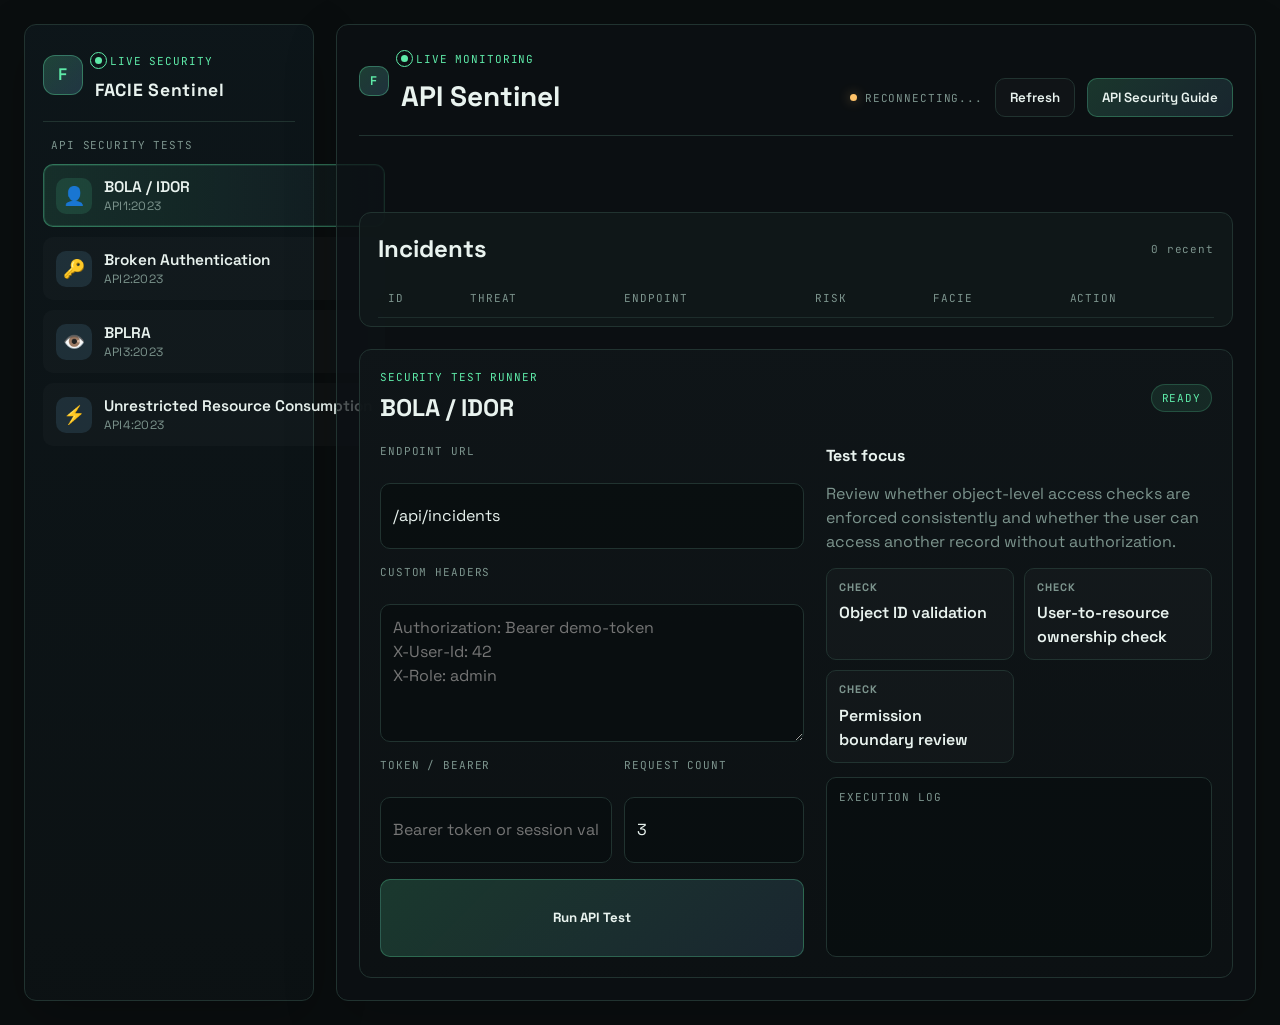
==== index.html @ 8d0e8769 "Add root dashboard fallback for Vercel alias" ====
<!doctype html>
<html lang="en">
<head>
  <meta charset="utf-8">
  <meta name="viewport" content="width=device-width, initial-scale=1">
  <meta http-equiv="refresh" content="0; url=/dashboard.html">
  <title>FACIE Sentinel</title>
</head>
<body>
  <p>Loading FACIE Sentinel dashboard...</p>
  <script>window.location.replace('/dashboard.html');</script>
</body>
</html>
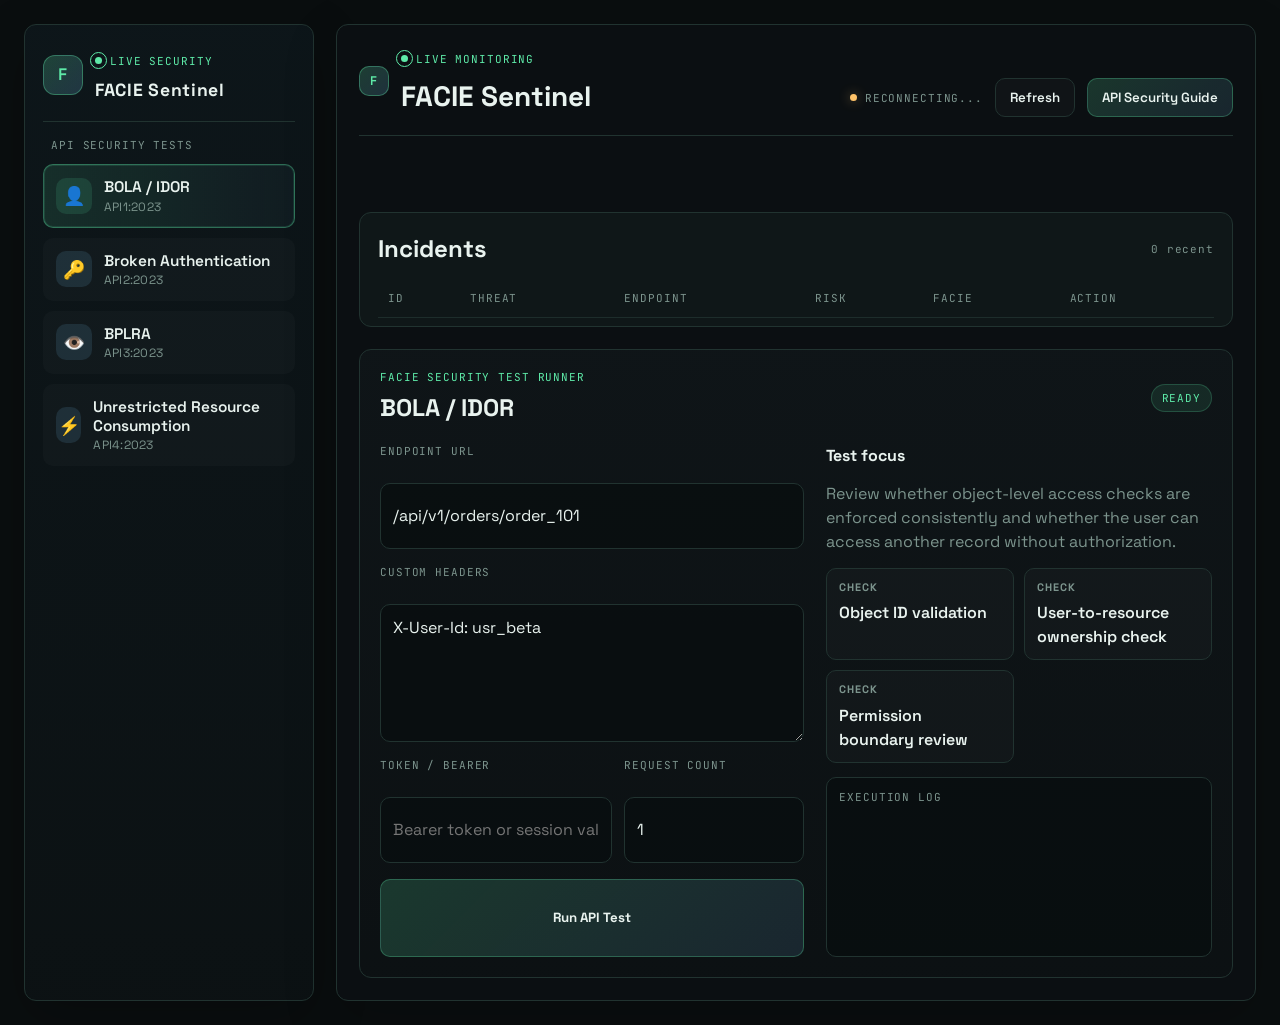
==== commit 184bebf1: "Merge dashboard into index and focus incidents" ====
--- a/index.html
+++ b/index.html
@@ -1,13 +1,210 @@
-<!doctype html>
+﻿<!doctype html>
 <html lang="en">
 <head>
   <meta charset="utf-8">
-  <meta name="viewport" content="width=device-width, initial-scale=1">
-  <meta http-equiv="refresh" content="0; url=/dashboard.html">
-  <title>FACIE Sentinel</title>
+  <meta name="viewport" content="width=device-width,initial-scale=1">
+  <title>FACIE Sentinel - Security Test Center</title>
+  <link rel="preconnect" href="https://fonts.googleapis.com">
+  <link rel="preconnect" href="https://fonts.gstatic.com" crossorigin>
+  <link href="https://fonts.googleapis.com/css2?family=Space+Grotesk:wght@400;500;600;700&family=JetBrains+Mono:wght@400;500;600;700&display=swap" rel="stylesheet">
+  <link rel="stylesheet" href="styles.css">
 </head>
 <body>
-  <p>Loading FACIE Sentinel dashboard...</p>
-  <script>window.location.replace('/dashboard.html');</script>
+  <div class="app-shell">
+    <aside class="sidebar" aria-label="API security test navigation">
+      <div class="sidebar-header">
+        <div class="brand-mark">F</div>
+        <div>
+          <div class="live-badge"><span class="pulse-dot"></span> LIVE SECURITY</div>
+          <h2>FACIE Sentinel</h2>
+        </div>
+      </div>
+      <div class="sidebar-section-label">API security tests</div>
+      <nav id="security-nav" class="security-nav" aria-label="Security tests"></nav>
+    </aside>
+
+    <main class="dashboard-panel">
+      <header class="dashboard-header">
+        <div class="brand-block">
+          <div class="brand-mark small">F</div>
+          <div>
+            <div class="live-badge"><span class="pulse-dot"></span> LIVE MONITORING</div>
+            <h1>FACIE Sentinel</h1>
+          </div>
+        </div>
+
+        <div class="header-actions">
+          <div class="conn-status" id="connStatus"><span class="conn-dot"></span><span id="connLabel">Connecting...</span></div>
+          <button class="header-button secondary" onclick="window.refreshDashboard(true)" type="button">Refresh</button>
+          <button class="header-button primary" id="api-guide-button" type="button">API Security Guide</button>
+        </div>
+      </header>
+
+      <div class="toast" id="toast" role="status" aria-live="polite"></div>
+
+      <section class="stats" id="stats"></section>
+
+      <section class="panel incidents-panel">
+        <div class="panel-head">
+          <h2>Incidents</h2>
+              <span class="panel-sub" id="incidentCount">0 recent</span>
+        </div>
+        <div class="table-wrap">
+          <table>
+            <thead>
+              <tr>
+                <th>ID</th>
+                <th>Threat</th>
+                <th>Endpoint</th>
+                <th>Risk</th>
+                <th>Facie</th>
+                <th>Action</th>
+              </tr>
+            </thead>
+            <tbody id="incidents"></tbody>
+          </table>
+          <div class="empty-state" id="emptyState" hidden>No incidents recorded yet. Sentinel is watching your traffic.</div>
+        </div>
+      </section>
+
+      <section class="detail" id="detail">
+        <div class="detail-inner">
+          <div class="gauge-wrap">
+            <svg width="120" height="120" viewBox="0 0 120 120" aria-hidden="true">
+              <circle cx="60" cy="60" r="50" fill="none" stroke="var(--border)" stroke-width="8"></circle>
+              <circle id="gaugeArc" cx="60" cy="60" r="50" fill="none" stroke="var(--amber)" stroke-width="8" stroke-linecap="round" stroke-dasharray="314.16" stroke-dashoffset="314.16" transform="rotate(-90 60 60)"></circle>
+            </svg>
+            <div class="gauge-num" id="detail-risk">-</div>
+            <div class="gauge-label">Risk score</div>
+          </div>
+
+          <div class="detail-copy">
+            <p class="detail-title" id="detail-title">Incident</p>
+            <p class="detail-meta" id="detail-endpoint"></p>
+
+            <div class="detail-grid">
+              <div>
+                <div class="field-label">Threat type</div>
+                <div class="field-value" id="detail-threat"></div>
+              </div>
+              <div>
+                <div class="field-label">Facie confidence</div>
+                <div class="field-value" id="detail-confidence"></div>
+              </div>
+              <div>
+                <div class="field-label">Current action</div>
+                <div class="field-value" id="detail-action"></div>
+              </div>
+            </div>
+
+            <p class="reasons-label">Why Sentinel flagged it</p>
+            <ul class="reasons" id="detail-reasons"></ul>
+
+            <p class="recommendation" id="detail-recommendation" hidden></p>
+
+            <div class="detail-actions">
+              <button class="primary" onclick="window.overrideIncident('ALLOW')" type="button">Allow request</button>
+              <button class="rate-limit" id="rate-limit-button" onclick="window.overrideIncident('RATE_LIMIT')" type="button">Rate limit request</button>
+              <button class="danger" onclick="window.overrideIncident('BLOCK')" type="button">Keep blocked</button>
+            </div>
+          </div>
+        </div>
+      </section>
+
+      <section class="api-panel" id="api-test-panel" aria-live="polite">
+        <div class="api-panel-header">
+          <div>
+            <p class="eyebrow">FACIE SECURITY TEST RUNNER</p>
+            <h3 id="active-test-title">BOLA / IDOR</h3>
+          </div>
+          <span class="status-pill" id="test-status">Ready</span>
+        </div>
+
+        <div class="api-panel-grid">
+          <div class="api-form">
+            <label>
+              <span>Endpoint URL</span>
+              <input id="test-endpoint" type="text" value="/api/incidents" placeholder="/api/incidents or https://api.example.com/v1/users/42">
+            </label>
+
+            <label>
+              <span>Custom headers</span>
+              <textarea id="test-headers" rows="4" placeholder="Authorization: Bearer demo-token&#10;X-User-Id: 42&#10;X-Role: admin"></textarea>
+            </label>
+
+            <div class="inline-fields">
+              <label>
+                <span>Token / Bearer</span>
+                <input id="test-token" type="text" placeholder="Bearer token or session value">
+              </label>
+
+              <label>
+                <span>Request count</span>
+                <input id="test-count" type="number" min="1" max="80" value="1">
+              </label>
+            </div>
+
+            <button class="primary full" id="run-test-button" type="button">Run API Test</button>
+          </div>
+
+          <div class="api-summary">
+            <h4>Test focus</h4>
+            <p id="test-description">Review whether object-level access checks are enforced consistently and whether the user can access another record without authorization.</p>
+
+            <div class="summary-list" id="test-summary-list"></div>
+
+            <div class="result-box">
+              <div class="result-heading">Execution log</div>
+              <div id="test-results" class="result-log"></div>
+            </div>
+          </div>
+        </div>
+      </section>
+    </main>
+  </div>
+
+  <div id="guide-modal" class="modal-backdrop hidden" aria-hidden="true">
+    <div class="modal" role="dialog" aria-modal="true" aria-labelledby="guide-modal-title">
+      <div class="modal-header">
+        <div>
+          <p class="eyebrow">API SECURITY GUIDE</p>
+          <h3 id="guide-modal-title">API test quick reference</h3>
+        </div>
+        <button class="close-button" id="close-guide-button" type="button" aria-label="Close guide">×</button>
+      </div>
+
+      <div class="guide-grid">
+        <article class="guide-card">
+          <div class="guide-icon">👤</div>
+          <h4>BOLA / IDOR</h4>
+          <p>Check whether a user can reach another user's object or resource using a predictable identifier without permission checks.</p>
+        </article>
+
+        <article class="guide-card">
+          <div class="guide-icon">🔑</div>
+          <h4>Broken Authentication</h4>
+          <p>Verify tokens, refresh flows, and session sharing are not trivial to bypass or replay across accounts.</p>
+        </article>
+
+        <article class="guide-card">
+          <div class="guide-icon">👁️</div>
+          <h4>BPLRA</h4>
+          <p>Look for over-fetching and object property leaks where extra data is exposed or hidden fields are readable beyond scope.</p>
+        </article>
+
+        <article class="guide-card">
+          <div class="guide-icon">⚡</div>
+          <h4>Unrestricted Resource Consumption</h4>
+          <p>Measure rate limiting, payload size abuse, and retry cycles that can exhaust memory, CPU, or downstream services.</p>
+        </article>
+      </div>
+
+      <div class="modal-footer">
+        <button class="primary" id="guide-cta" type="button">Close guide and select test</button>
+      </div>
+    </div>
+  </div>
+
+  <script src="app.js"></script>
 </body>
 </html>
--- a/styles.css
+++ b/styles.css
@@ -0,0 +1,703 @@
+﻿:root {
+  --ink:#0a0e0f;
+  --panel:#10171a;
+  --panel-2:#151f24;
+  --sidebar:#0e1619;
+  --border:#213330;
+  --soft:#182524;
+  --text:#e9f3ef;
+  --muted:#7c948d;
+  --dim:#4d615c;
+  --green:#5eeaa8;
+  --amber:#ffc369;
+  --red:#ff6f61;
+  --blue:#7ec8ff;
+  --shadow:rgba(8, 16, 18, 0.72);
+  --mono:'JetBrains Mono', monospace;
+  --sans:'Space Grotesk', sans-serif;
+  --radius:12px;
+}
+
+*{box-sizing:border-box}
+html,body{margin:0;padding:0;background:var(--ink);color:var(--text);font-family:var(--sans);line-height:1.5;min-height:100vh}
+body{padding:24px;overflow-x:hidden}
+
+.app-shell {
+  max-width: 1440px;
+  margin: 0 auto;
+  display: grid;
+  grid-template-columns: 290px minmax(0, 1fr);
+  gap: 22px;
+  position: relative;
+  z-index: 1;
+  min-width: 0;
+}
+
+.sidebar {
+  background: linear-gradient(180deg, rgba(13, 22, 26, 0.96), rgba(12, 18, 20, 0.92));
+  border: 1px solid var(--border);
+  border-radius: var(--radius);
+  padding: 22px 18px 18px;
+  box-shadow: 0 18px 54px rgba(0,0,0,.22);
+  min-height: calc(100vh - 48px);
+  min-width: 0;
+  overflow: hidden;
+}
+
+.sidebar-header {
+  display: flex;
+  align-items: center;
+  gap: 12px;
+  padding-bottom: 18px;
+  margin-bottom: 16px;
+  border-bottom: 1px solid var(--border);
+}
+
+.brand-mark {
+  width: 40px;
+  height: 40px;
+  display: grid;
+  place-items: center;
+  border-radius: 12px;
+  background: linear-gradient(135deg, rgba(94,234,168,.22), rgba(126,200,255,.18));
+  border: 1px solid rgba(94,234,168,.35);
+  color: var(--green);
+  font-weight: 700;
+  font-family: var(--mono);
+  letter-spacing: .06em;
+}
+
+.brand-mark.small { width: 30px; height: 30px; border-radius: 10px; font-size: 12px; }
+
+.live-badge {
+  display: inline-flex;
+  align-items: center;
+  gap: 8px;
+  color: var(--green);
+  font: 11px var(--mono);
+  letter-spacing: .08em;
+  text-transform: uppercase;
+}
+
+.pulse-dot {
+  width: 7px;
+  height: 7px;
+  border-radius: 50%;
+  background: var(--green);
+  position: relative;
+  display: inline-block;
+}
+
+.pulse-dot::after {
+  content: "";
+  position: absolute;
+  inset: -5px;
+  border: 1px solid var(--green);
+  border-radius: 50%;
+  animation: pulse 1.8s ease-out infinite;
+}
+
+@keyframes pulse { to { transform: scale(1.8); opacity: 0; } }
+
+.sidebar-header h2 {
+  margin: 6px 0 0;
+  font-size: 1.1rem;
+  letter-spacing: .04em;
+}
+
+.sidebar-section-label {
+  color: var(--muted);
+  font: 11px var(--mono);
+  letter-spacing: .08em;
+  text-transform: uppercase;
+  margin: 12px 8px 12px;
+}
+
+.security-nav {
+  display: grid;
+  gap: 10px;
+}
+
+.security-item {
+  width: 100%;
+  display: flex;
+  align-items: center;
+  gap: 12px;
+  border: 1px solid transparent;
+  background: rgba(255,255,255,.02);
+  color: var(--text);
+  padding: 12px 12px;
+  border-radius: 10px;
+  text-align: left;
+  cursor: pointer;
+  transition: transform .2s ease, border-color .2s ease, background .2s ease;
+  min-width: 0;
+  max-width: 100%;
+  overflow: hidden;
+}
+
+.security-item:hover { transform: translateX(2px); border-color: rgba(94,234,168,.2); }
+.security-item.active {
+  background: linear-gradient(90deg, rgba(94,234,168,.12), rgba(126,200,255,.04));
+  border-color: rgba(94,234,168,.38);
+  box-shadow: inset 0 0 0 1px rgba(94,234,168,.12);
+}
+
+.security-icon {
+  display: grid;
+  place-items: center;
+  width: 36px;
+  height: 36px;
+  border-radius: 10px;
+  background: rgba(126,200,255,.12);
+  color: var(--blue);
+  font-size: 18px;
+}
+
+.security-item.active .security-icon {
+  background: rgba(94,234,168,.12);
+  color: var(--green);
+}
+
+.security-copy {
+  min-width: 0;
+  max-width: 100%;
+  overflow: hidden;
+}
+
+.security-name {
+  display: block;
+  font-size: 0.96rem;
+  font-weight: 600;
+  white-space: normal;
+  overflow-wrap: anywhere;
+  line-height: 1.25;
+  overflow: hidden;
+  text-overflow: ellipsis;
+}
+
+.security-meta {
+  display: block;
+  margin-top: 2px;
+  color: var(--muted);
+  font-size: 0.75rem;
+  letter-spacing: .02em;
+}
+
+.dashboard-panel {
+  background: rgba(12, 17, 20, 0.7);
+  border: 1px solid var(--border);
+  border-radius: var(--radius);
+  padding: 20px 22px 22px;
+  box-shadow: 0 18px 54px rgba(0,0,0,.18);
+  min-width: 0;
+}
+
+.dashboard-header {
+  display: flex;
+  align-items: flex-end;
+  justify-content: space-between;
+  gap: 16px;
+  flex-wrap: wrap;
+  border-bottom: 1px solid var(--border);
+  padding-bottom: 18px;
+  margin-bottom: 20px;
+}
+
+.brand-block {
+  display: flex;
+  align-items: center;
+  gap: 12px;
+}
+
+.brand-block h1 { margin: 6px 0 0; font-size: 28px; }
+
+.header-actions {
+  display: flex;
+  align-items: center;
+  gap: 12px;
+  flex-wrap: wrap;
+}
+
+.conn-status {
+  display: inline-flex;
+  align-items: center;
+  gap: 8px;
+  color: var(--muted);
+  font: 11px var(--mono);
+  letter-spacing: .08em;
+  text-transform: uppercase;
+}
+
+.conn-dot {
+  width: 7px;
+  height: 7px;
+  border-radius: 50%;
+  display: inline-block;
+  background: var(--amber);
+  box-shadow: 0 0 12px rgba(255,195,105,.45);
+}
+
+#connStatus.connected .conn-dot { background: var(--green); box-shadow: 0 0 12px rgba(94,234,168,.5); }
+#connStatus.connected { color: var(--green); }
+
+.header-button {
+  border-radius: 10px;
+  border: 1px solid var(--border);
+  padding: 10px 14px;
+  cursor: pointer;
+  font-weight: 600;
+  transition: transform .18s ease, opacity .18s ease;
+}
+
+.header-button:hover { transform: translateY(-1px); }
+
+.header-button.secondary {
+  background: rgba(255,255,255,.02);
+  color: var(--text);
+}
+
+.header-button.primary, .primary {
+  background: linear-gradient(135deg, rgba(94,234,168,.18), rgba(126,200,255,.12));
+  color: var(--text);
+  border: 1px solid rgba(94,234,168,.28);
+}
+
+button { font-family: inherit; }
+
+.toast {
+  min-height: 20px;
+  opacity: 0;
+  transform: translateY(-8px);
+  transition: all .2s ease;
+  color: var(--green);
+  font: 12px var(--mono);
+  margin: 0 0 14px;
+}
+
+.toast.show { opacity: 1; transform: translateY(0); }
+
+.stats {
+  display: grid;
+  grid-template-columns: repeat(auto-fit, minmax(160px, 1fr));
+  gap: 14px;
+  margin-bottom: 22px;
+}
+
+.stat {
+  background: linear-gradient(180deg, rgba(20, 30, 35, 0.96), rgba(12, 19, 22, .8));
+  border: 1px solid var(--border);
+  border-radius: 10px;
+  padding: 16px 14px;
+}
+
+.stat-label { color: var(--muted); font-size: .72rem; text-transform: uppercase; letter-spacing: .08em; }
+.stat-value { margin-top: 10px; font-size: clamp(1.5rem, 2.4vw, 2rem); font-weight: 700; }
+.stat-value.green { color: var(--green); }
+.stat-value.red { color: var(--red); }
+.stat-sub { margin-top: 8px; color: var(--muted); font-size: .76rem; }
+
+.panel {
+  background: rgba(16, 24, 26, .92);
+  border: 1px solid var(--border);
+  border-radius: var(--radius);
+  padding: 18px 18px 8px;
+  margin-bottom: 22px;
+}
+
+.panel-head {
+  display: flex;
+  align-items: center;
+  justify-content: space-between;
+  gap: 12px;
+  margin-bottom: 12px;
+}
+
+.panel-head h2 { margin: 0; }
+.panel-sub { color: var(--muted); font: 11px var(--mono); letter-spacing: .08em; }
+
+.table-wrap { overflow: auto; }
+table { width: 100%; border-collapse: collapse; }
+th, td { text-align: left; padding: 12px 10px; border-bottom: 1px solid rgba(33,51,48,.8); }
+th { color: var(--muted); font: 11px var(--mono); text-transform: uppercase; letter-spacing: .08em; }
+tbody tr { cursor: pointer; }
+tbody tr:hover { background: rgba(255,255,255,.02); }
+tbody tr.selected { background: rgba(94,234,168,.06); box-shadow: inset 0 0 0 1px rgba(94,234,168,.22); }
+tbody tr.incident-focus { background: rgba(94,234,168,.15); box-shadow: inset 4px 0 0 var(--green), inset 0 0 0 1px rgba(94,234,168,.55); }
+tbody tr.incident-focus td { color: var(--text); }
+
+.id { font: 12px var(--mono); color: var(--blue); }
+.endpoint { max-width: 160px; overflow:hidden; text-overflow:ellipsis; white-space:nowrap; }
+.risk-cell { display: flex; align-items: center; gap: 8px; }
+.risk-num { min-width: 42px; }
+.risk-bar { display: inline-block; width: 70px; height: 6px; border-radius: 999px; overflow:hidden; background: rgba(255,255,255,.08); }
+.risk-fill { display:block; height:100%; border-radius:inherit; background: linear-gradient(90deg, var(--green), var(--amber), var(--red)); }
+
+.pill {
+  display: inline-flex;
+  align-items: center;
+  justify-content: center;
+  border-radius: 999px;
+  padding: 4px 8px;
+  font: 10px var(--mono);
+  letter-spacing: .08em;
+  text-transform: uppercase;
+}
+.pill.allow { color: var(--green); background: rgba(94,234,168,.1); }
+.pill.block { color: var(--red); background: rgba(255,111,97,.1); }
+.pill.rate-limit { color: var(--blue); background: rgba(126,200,255,.1); }
+.pill.review, .pill.challenge { color: var(--amber); background: rgba(255,195,105,.1); }
+.pill.monitor, .pill.observe { color: var(--blue); background: rgba(126,200,255,.08); }
+
+.empty-state {
+  padding: 14px 4px 18px;
+  color: var(--muted);
+  font-size: .95rem;
+}
+
+.detail {
+  display: none;
+  background: rgba(16, 24, 26, .9);
+  border: 1px solid var(--border);
+  border-radius: var(--radius);
+  padding: 18px;
+  margin-bottom: 22px;
+}
+
+.detail.open { display: block; }
+
+.detail-inner {
+  display: grid;
+  grid-template-columns: 180px minmax(0,1fr);
+  gap: 20px;
+  align-items: center;
+}
+
+.gauge-wrap {
+  display: grid;
+  place-items: center;
+  position: relative;
+  min-height: 160px;
+}
+
+.gauge-wrap svg { display:block; }
+
+.gauge-num {
+  position: absolute;
+  top: 50%;
+  left: 50%;
+  transform: translate(-50%, -55%);
+  font-size: 1.4rem;
+  font-weight: 700;
+}
+
+.gauge-label { margin-top: 8px; color: var(--muted); font: 11px var(--mono); letter-spacing: .08em; text-transform: uppercase; }
+
+.detail-title { margin: 0 0 4px; font-size: 1.5rem; }
+.detail-meta { margin: 0 0 18px; color: var(--muted); }
+
+.detail-grid {
+  display: grid;
+  grid-template-columns: repeat(3, minmax(120px, 1fr));
+  gap: 12px;
+  margin-bottom: 14px;
+}
+
+.field-label {
+  color: var(--muted);
+  font: 11px var(--mono);
+  letter-spacing: .08em;
+  text-transform: uppercase;
+  margin-bottom: 4px;
+}
+
+.field-value { font-size: 1.08rem; font-weight: 600; }
+
+.reasons-label { margin: 16px 0 8px; color: var(--muted); font: 11px var(--mono); letter-spacing: .08em; text-transform: uppercase; }
+.reasons {
+  margin: 0 0 18px;
+  padding-left: 20px;
+  color: var(--text);
+}
+
+.recommendation {
+  margin: 0 0 14px;
+  padding: 10px 12px;
+  border: 1px solid rgba(126,200,255,.28);
+  border-radius: 8px;
+  color: var(--blue);
+  background: rgba(126,200,255,.06);
+  font-size: .9rem;
+}
+
+.recommendation[hidden] { display: none; }
+
+.detail-actions {
+  display: flex;
+  gap: 12px;
+  flex-wrap: wrap;
+}
+
+.detail-actions button {
+  border-radius: 10px;
+  padding: 10px 14px;
+  border: 1px solid var(--border);
+  cursor: pointer;
+}
+
+.detail-actions .danger {
+  background: rgba(255,111,97,.12);
+  color: var(--red);
+  border-color: rgba(255,111,97,.2);
+}
+
+.detail-actions .rate-limit {
+  background: rgba(126,200,255,.1);
+  color: var(--blue);
+  border-color: rgba(126,200,255,.25);
+}
+
+.detail-actions .rate-limit.recommended {
+  box-shadow: 0 0 0 3px rgba(126,200,255,.1);
+}
+
+.api-panel {
+  background: linear-gradient(180deg, rgba(15,21,24,.96), rgba(12,17,19,.9));
+  border: 1px solid var(--border);
+  border-radius: var(--radius);
+  padding: 20px;
+}
+
+.api-panel-header {
+  display: flex;
+  align-items: center;
+  justify-content: space-between;
+  gap: 12px;
+  margin-bottom: 18px;
+}
+
+.eyebrow {
+  margin: 0 0 6px;
+  color: var(--green);
+  font: 11px var(--mono);
+  letter-spacing: .08em;
+}
+
+.api-panel-header h3 { margin: 0; font-size: 1.5rem; }
+
+.status-pill {
+  display: inline-flex;
+  align-items: center;
+  border-radius: 999px;
+  background: rgba(94,234,168,.1);
+  border: 1px solid rgba(94,234,168,.2);
+  color: var(--green);
+  padding: 6px 10px;
+  font: 11px var(--mono);
+  letter-spacing: .08em;
+  text-transform: uppercase;
+}
+
+.api-panel-grid {
+  display: grid;
+  grid-template-columns: minmax(0, 1.1fr) minmax(0, 1fr);
+  gap: 22px;
+  min-width: 0;
+}
+
+.api-form {
+  display: grid;
+  gap: 16px;
+}
+
+.api-form label {
+  display: grid;
+  gap: 8px;
+  color: var(--text);
+}
+
+.api-form label span {
+  color: var(--muted);
+  font: 11px var(--mono);
+  letter-spacing: .08em;
+  text-transform: uppercase;
+}
+
+input, textarea {
+  width: 100%;
+  border: 1px solid var(--border);
+  border-radius: 10px;
+  background: rgba(7,13,15,.72);
+  color: var(--text);
+  padding: 11px 12px;
+  font: inherit;
+  resize: vertical;
+}
+
+input:focus, textarea:focus {
+  outline: none;
+  border-color: rgba(94,234,168,.38);
+  box-shadow: 0 0 0 3px rgba(94,234,168,.08);
+}
+
+.inline-fields {
+  display: grid;
+  grid-template-columns: 1fr 180px;
+  gap: 12px;
+}
+
+.primary.full {
+  width: 100%;
+  border-radius: 10px;
+  padding: 12px 16px;
+  font-weight: 700;
+  cursor: pointer;
+}
+
+.api-summary {
+  display: grid;
+  gap: 14px;
+}
+
+.api-summary h4 { margin: 0 0 0; font-size: 1rem; }
+
+.api-summary p { margin: 0; color: var(--muted); }
+
+.summary-list {
+  display: grid;
+  grid-template-columns: repeat(2, minmax(0, 1fr));
+  gap: 10px;
+}
+
+.summary-item {
+  background: rgba(255,255,255,.02);
+  border: 1px solid var(--border);
+  border-radius: 10px;
+  padding: 10px 12px;
+}
+
+.summary-item strong { display:block; font-size: .68rem; color: var(--muted); text-transform: uppercase; letter-spacing: .08em; }
+.summary-item span { display:block; margin-top: 6px; font-weight: 600; }
+
+.result-box {
+  background: rgba(7,13,15,.72);
+  border: 1px solid var(--border);
+  border-radius: 10px;
+  padding: 12px;
+}
+
+.result-heading {
+  color: var(--muted);
+  font: 11px var(--mono);
+  letter-spacing: .08em;
+  text-transform: uppercase;
+  margin-bottom: 10px;
+}
+
+.result-log {
+  display: grid;
+  gap: 8px;
+  min-height: 130px;
+}
+
+.log-entry {
+  background: rgba(255,255,255,.02);
+  border-left: 2px solid rgba(94,234,168,.4);
+  padding: 8px 10px;
+  border-radius: 6px;
+  font: 12px var(--mono);
+  line-height: 1.5;
+}
+
+.log-entry.error { border-left-color: rgba(255,111,97,.7); }
+
+.modal-backdrop {
+  position: fixed;
+  inset: 0;
+  background: rgba(7, 12, 15, 0.72);
+  backdrop-filter: blur(8px);
+  display: grid;
+  place-items: center;
+  z-index: 30;
+}
+
+.modal-backdrop.hidden { display: none; }
+
+.modal {
+  width: min(900px, calc(100vw - 32px));
+  background: rgba(15,21,24,.97);
+  border: 1px solid var(--border);
+  border-radius: 16px;
+  padding: 20px 20px 16px;
+  box-shadow: 0 32px 80px rgba(0,0,0,.45);
+}
+
+.modal-header {
+  display: flex;
+  justify-content: space-between;
+  gap: 12px;
+  align-items: flex-start;
+  margin-bottom: 18px;
+}
+
+.modal-header h3 { margin: 0; font-size: 1.6rem; }
+
+.close-button {
+  border: 1px solid var(--border);
+  border-radius: 50%;
+  width: 38px;
+  height: 38px;
+  display: grid;
+  place-items: center;
+  background: rgba(255,255,255,.02);
+  color: var(--text);
+  cursor: pointer;
+  font-size: 1.4rem;
+}
+
+.guide-grid {
+  display: grid;
+  grid-template-columns: repeat(2, minmax(0,1fr));
+  gap: 14px;
+}
+
+.guide-card {
+  background: rgba(255,255,255,.02);
+  border: 1px solid var(--border);
+  border-radius: 12px;
+  padding: 16px;
+}
+
+.guide-icon {
+  width: 44px;
+  height: 44px;
+  display: grid;
+  place-items: center;
+  border-radius: 10px;
+  background: rgba(94,234,168,.08);
+  font-size: 22px;
+  margin-bottom: 10px;
+}
+
+.guide-card h4 { margin: 0 0 8px; }
+.guide-card p { margin: 0; color: var(--muted); }
+
+.modal-footer {
+  margin-top: 18px;
+  display: flex;
+  justify-content: flex-end;
+}
+
+@media (max-width: 980px) {
+  .app-shell { grid-template-columns: 1fr; }
+  .sidebar { min-height: auto; }
+  .api-panel-grid { grid-template-columns: 1fr; }
+}
+
+@media (max-width: 640px) {
+  body { padding: 14px; }
+  .dashboard-panel { padding: 16px; }
+  .detail-inner { grid-template-columns: 1fr; }
+  .detail-grid { grid-template-columns: 1fr; }
+  .inline-fields, .guide-grid { grid-template-columns: 1fr; }
+}
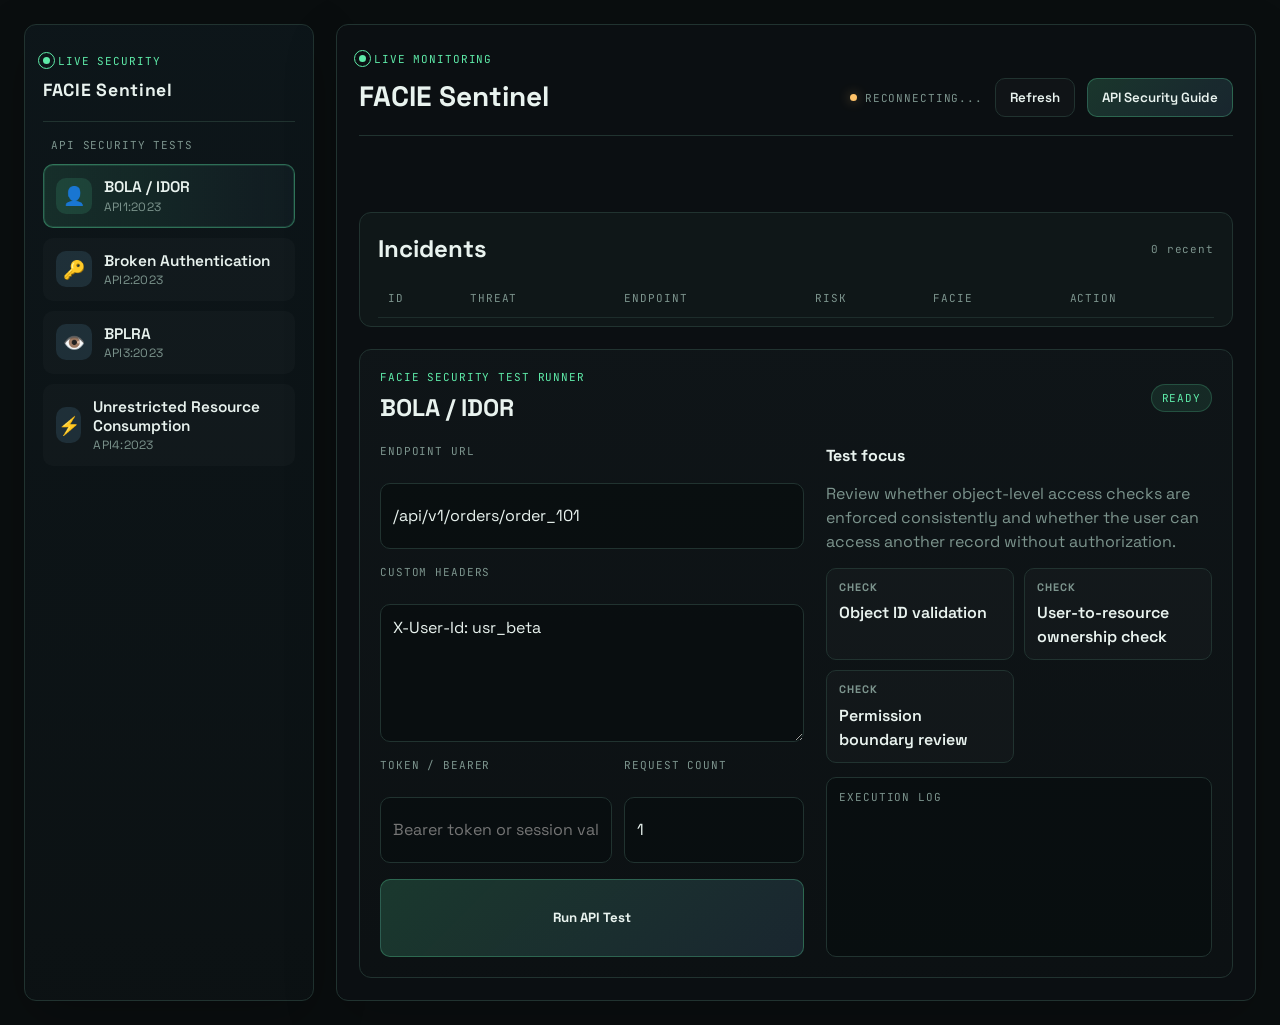
==== commit 45b7e099: "Minor Changes" ====
--- a/index.html
+++ b/index.html
@@ -13,7 +13,6 @@
   <div class="app-shell">
     <aside class="sidebar" aria-label="API security test navigation">
       <div class="sidebar-header">
-        <div class="brand-mark">F</div>
         <div>
           <div class="live-badge"><span class="pulse-dot"></span> LIVE SECURITY</div>
           <h2>FACIE Sentinel</h2>
@@ -26,7 +25,6 @@
     <main class="dashboard-panel">
       <header class="dashboard-header">
         <div class="brand-block">
-          <div class="brand-mark small">F</div>
           <div>
             <div class="live-badge"><span class="pulse-dot"></span> LIVE MONITORING</div>
             <h1>FACIE Sentinel</h1>
@@ -65,6 +63,25 @@
           </table>
           <div class="empty-state" id="emptyState" hidden>No incidents recorded yet. Sentinel is watching your traffic.</div>
         </div>
+        <div class="incident-execution" id="incident-execution" hidden>
+          <div class="incident-execution-head">
+            <div>
+              <p class="eyebrow">LATEST TEST EXECUTION</p>
+              <h3 id="incident-execution-title">Waiting for a security test</h3>
+            </div>
+            <button class="status-pill review-action" id="incident-execution-status" type="button" aria-expanded="false">Ready</button>
+            <label class="incident-picker-label" for="incident-picker">Incident <span id="incident-picker-count">(0 incidents)</span></label>
+            <select id="incident-picker" class="incident-picker">
+              <option value="">Choose an incident</option>
+            </select>
+            <div class="execution-approval" id="execution-approval" hidden>
+              <span>Human approval:</span>
+              <button class="row-action allow" id="execution-allow" type="button">Allow</button>
+              <button class="row-action block" id="execution-block" type="button">Block</button>
+            </div>
+          </div>
+          <div class="incident-log" id="incident-log"></div>
+        </div>
       </section>
 
       <section class="detail" id="detail">
--- a/styles.css
+++ b/styles.css
@@ -355,6 +355,99 @@
   font-size: .95rem;
 }
 
+.incident-execution {
+  margin: 16px 0 10px;
+  padding: 14px;
+  border-top: 1px solid var(--border);
+  background: rgba(7,13,15,.38);
+  border-radius: 10px;
+}
+
+.incident-execution[hidden] { display: none; }
+
+.incident-execution-head {
+  display: flex;
+  align-items: center;
+  justify-content: flex-end;
+  flex-wrap: wrap;
+  gap: 12px;
+  margin-bottom: 10px;
+}
+
+.incident-execution-head > div { margin-right: auto; min-width: 0; }
+
+.incident-execution-head h3 { margin: 0; font-size: 1rem; overflow-wrap: anywhere; }
+
+.incident-log {
+  display: grid;
+  gap: 6px;
+  max-height: 180px;
+  overflow-y: auto;
+}
+
+.incident-log-entry {
+  display: flex;
+  gap: 10px;
+  align-items: baseline;
+  padding: 7px 9px;
+  border-left: 2px solid var(--green);
+  background: rgba(255,255,255,.02);
+  border-radius: 5px;
+  font: 11px var(--mono);
+}
+
+.incident-log-entry.failure { border-left-color: var(--red); }
+.incident-log-index { color: var(--muted); min-width: 38px; }
+
+.status-pill.review-action { cursor: pointer; }
+.status-pill.review-action.needs-review { color: var(--amber); border-color: rgba(255,195,105,.4); background: rgba(255,195,105,.12); }
+.status-pill.review-action:disabled { cursor: default; opacity: 1; }
+
+.execution-approval {
+  display: flex;
+  align-items: center;
+  gap: 7px;
+  flex-wrap: wrap;
+  color: var(--muted);
+  font: 11px var(--mono);
+}
+
+.execution-approval[hidden] { display: none; }
+
+.incident-picker-label { color: var(--muted); white-space: nowrap; }
+.incident-picker-label span { color: var(--blue); }
+
+.incident-picker {
+  max-width: 240px;
+  border: 1px solid var(--border);
+  border-radius: 6px;
+  padding: 5px 7px;
+  background: rgba(7,13,15,.85);
+  color: var(--text);
+  font: 11px var(--mono);
+}
+
+.incident-picker:disabled { opacity: .65; cursor: not-allowed; }
+
+.row-actions {
+  display: flex;
+  gap: 5px;
+  margin-top: 7px;
+}
+
+.row-action {
+  border: 1px solid var(--border);
+  border-radius: 6px;
+  padding: 4px 7px;
+  font: 10px var(--mono);
+  cursor: pointer;
+  background: rgba(255,255,255,.03);
+}
+
+.row-action.allow { color: var(--green); border-color: rgba(94,234,168,.3); }
+.row-action.block { color: var(--red); border-color: rgba(255,111,97,.3); }
+.row-action:hover { filter: brightness(1.25); }
+
 .detail {
   display: none;
   background: rgba(16, 24, 26, .9);
